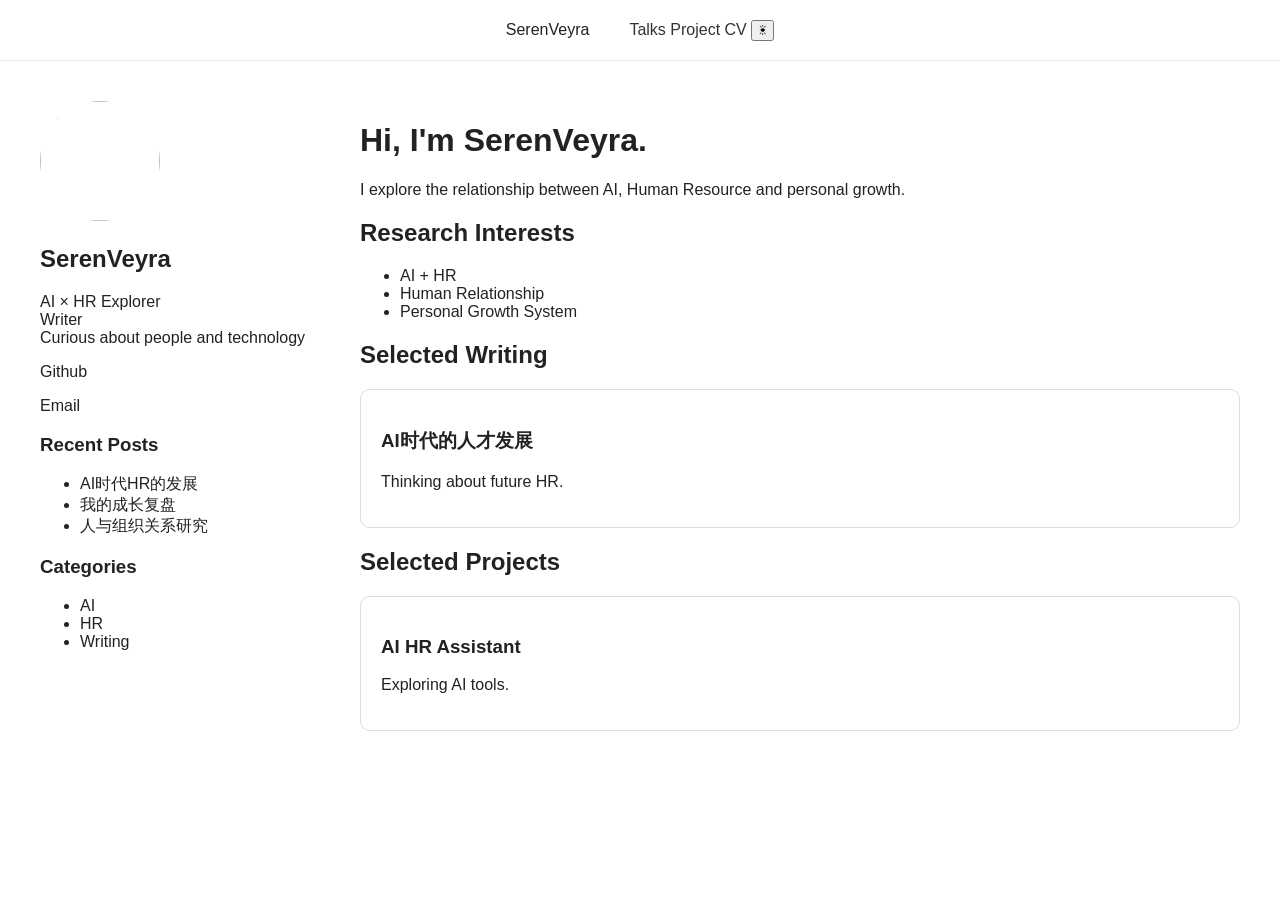
==== index.html @ c36e10b5 "Update index.html" ====
<!DOCTYPE html>
<html lang="zh-CN">

<head>

<meta charset="UTF-8">

<meta name="viewport" content="width=device-width, initial-scale=1.0">


<title>
SerenVeyra | Personal Website
</title>


<link rel="stylesheet" href="css/style.css">


</head>


<body>


<!-- 顶部导航 -->

<header>

<nav>

<div class="logo">
SerenVeyra
</div>


<div class="nav-links">

<a href="#">
Talks
</a>


<a href="#">
Project
</a>


<a href="cv/index.html">
CV
</a>


<button id="theme-toggle">
☀
</button>


</div>


</nav>


</header>




<!-- 页面主体 -->


<div class="container">



<!-- 左侧 -->

<aside class="sidebar">


<img 
src="images/avatar.jpg"
class="avatar"
>



<h2>
SerenVeyra
</h2>


<p class="bio">

AI × HR Explorer

<br>

Writer

<br>

Curious about people and technology

</p>



<div class="links">

<p>
Github
</p>


<p>
Email
</p>


</div>



<h3>
Recent Posts
</h3>


<ul>

<li>
AI时代HR的发展
</li>


<li>
我的成长复盘
</li>


<li>
人与组织关系研究
</li>


</ul>




<h3>
Categories
</h3>


<ul>

<li>
AI
</li>

<li>
HR
</li>

<li>
Writing
</li>


</ul>


</aside>






<!-- 右侧 -->


<main>


<h1>
Hi, I'm SerenVeyra.
</h1>


<p class="intro">

I explore the relationship between 
AI, Human Resource and personal growth.

</p>




<h2>
Research Interests
</h2>


<ul>

<li>
AI + HR
</li>


<li>
Human Relationship
</li>


<li>
Personal Growth System
</li>


</ul>





<h2>
Selected Writing
</h2>



<div class="card">

<h3>
AI时代的人才发展
</h3>


<p>
Thinking about future HR.
</p>


</div>





<h2>
Selected Projects
</h2>



<div class="card">

<h3>
AI HR Assistant
</h3>


<p>
Exploring AI tools.
</p>


</div>



</main>


</div>



<script src="js/main.js"></script>


</body>


</html>
---- css/style.css ----
body{

font-family:
Arial,
Helvetica,
sans-serif;


margin:0;

background:#ffffff;

color:#222;


}



nav{

height:60px;

display:flex;

justify-content:center;

gap:40px;

align-items:center;


border-bottom:
1px solid #eee;

}



nav a{

text-decoration:none;

color:#333;

}



.container{


display:flex;

max-width:1200px;

margin:auto;

padding:40px;


}



.sidebar{

width:280px;

padding-right:40px;


}



.avatar{

width:120px;

height:120px;

border-radius:50%;


object-fit:cover;


}



main{

flex:1;

}



.card{


border:
1px solid #ddd;


padding:20px;


margin-bottom:20px;


border-radius:10px;


}



button{

cursor:pointer;

}

.dark{


background:#111;

color:white;


}


.dark nav{

border-color:#444;

}


.dark nav a{

color:white;

}
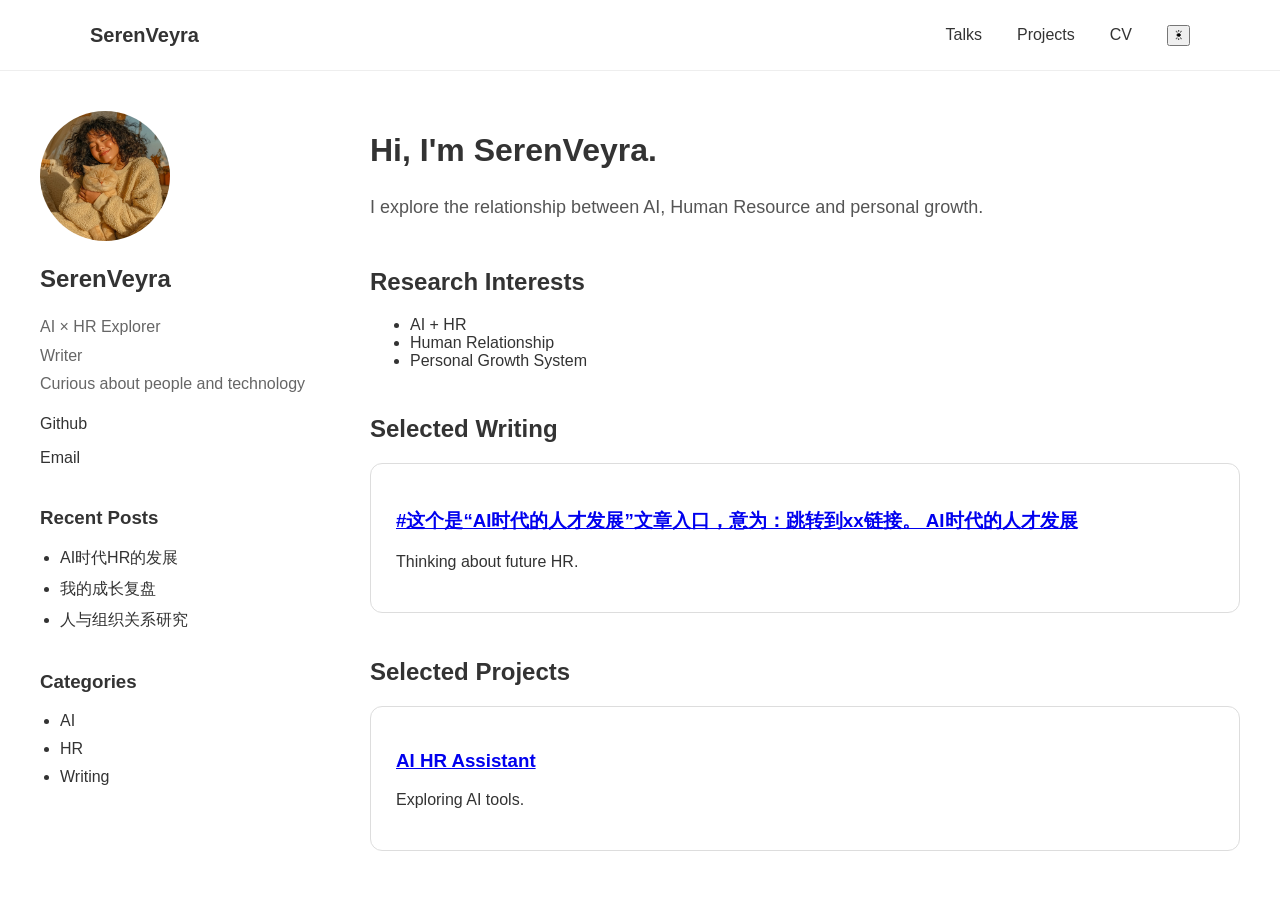
==== commit c5161be4: "Update index.html" ====
--- a/index.html
+++ b/index.html
@@ -35,13 +35,13 @@
 
 <div class="nav-links">
 
-<a href="#">
+<a href="posts/index.html">
 Talks
 </a>
 
 
-<a href="#">
-Project
+<a href="projects/index.html">
+Projects
 </a>
 
 
@@ -237,7 +237,9 @@
 <div class="card">
 
 <h3>
+<a href="posts/ai-hr.html"> #这个是“AI时代的人才发展”文章入口，意为：跳转到xx链接。
 AI时代的人才发展
+</a>
 </h3>
 
 
@@ -261,7 +263,9 @@
 <div class="card">
 
 <h3>
+<a href="projects/index.html">
 AI HR Assistant
+</a> 
 </h3>
 
 
--- a/css/style.css
+++ b/css/style.css
@@ -1,74 +1,149 @@
+*{
+
+box-sizing:border-box;
+
+}
+
+
 body{
 
+
+margin:0;
+
+
 font-family:
+
+"Helvetica Neue",
 Arial,
-Helvetica,
 sans-serif;
 
 
-margin:0;
-
-background:#ffffff;
-
-color:#222;
-
-
-}
-
+color:#333;
+
+
+background:#fff;
+
+
+}
+
+
+
+/* 顶部 */
+
+
+header{
+
+
+border-bottom:
+
+1px solid #eee;
+
+
+}
 
 
 nav{
 
-height:60px;
+
+max-width:1100px;
+
+
+margin:auto;
+
+
+height:70px;
+
 
 display:flex;
 
-justify-content:center;
-
-gap:40px;
+
+justify-content:space-between;
+
 
 align-items:center;
 
 
-border-bottom:
-1px solid #eee;
-
-}
-
-
-
-nav a{
+}
+
+
+
+.logo{
+
+
+font-size:20px;
+
+
+font-weight:bold;
+
+
+}
+
+
+
+.nav-links{
+
+
+display:flex;
+
+
+gap:35px;
+
+
+align-items:center;
+
+
+}
+
+
+
+.nav-links a{
+
 
 text-decoration:none;
 
+
 color:#333;
 
-}
-
+
+}
+
+
+
+
+
+/* 主体布局 */
 
 
 .container{
 
 
+max-width:1200px;
+
+
+margin:auto;
+
+
 display:flex;
 
-max-width:1200px;
-
-margin:auto;
-
-padding:40px;
-
-
-}
-
+
+gap:50px;
+
+
+padding-top:40px;
+
+
+}
+
+
+
+/* 左侧 */
 
 
 .sidebar{
 
+
 width:280px;
 
-padding-right:40px;
-
 
 }
 
@@ -76,9 +151,12 @@
 
 .avatar{
 
-width:120px;
-
-height:120px;
+
+width:130px;
+
+
+height:130px;
+
 
 border-radius:50%;
 
@@ -90,11 +168,98 @@
 
 
 
+.bio{
+
+
+line-height:1.8;
+
+
+color:#666;
+
+
+}
+
+
+
+.sidebar h3{
+
+
+margin-top:40px;
+
+
+}
+
+
+
+.sidebar ul{
+
+
+padding-left:20px;
+
+
+}
+
+
+
+.sidebar li{
+
+
+margin-bottom:10px;
+
+
+}
+
+
+
+
+/* 右侧 */
+
+
 main{
 
+
 flex:1;
 
-}
+
+}
+
+
+
+main h1{
+
+
+font-size:32px;
+
+
+}
+
+
+
+main h2{
+
+
+margin-top:45px;
+
+
+}
+
+
+
+.intro{
+
+
+font-size:18px;
+
+
+line-height:1.8;
+
+
+color:#555;
+
+
+}
+
+
 
 
 
@@ -102,48 +267,17 @@
 
 
 border:
+
 1px solid #ddd;
 
 
-padding:20px;
-
-
-margin-bottom:20px;
-
-
-border-radius:10px;
-
-
-}
-
-
-
-button{
-
-cursor:pointer;
-
-}
-
-.dark{
-
-
-background:#111;
-
-color:white;
-
-
-}
-
-
-.dark nav{
-
-border-color:#444;
-
-}
-
-
-.dark nav a{
-
-color:white;
-
-}
+padding:25px;
+
+
+border-radius:12px;
+
+
+margin-top:20px;
+
+
+}
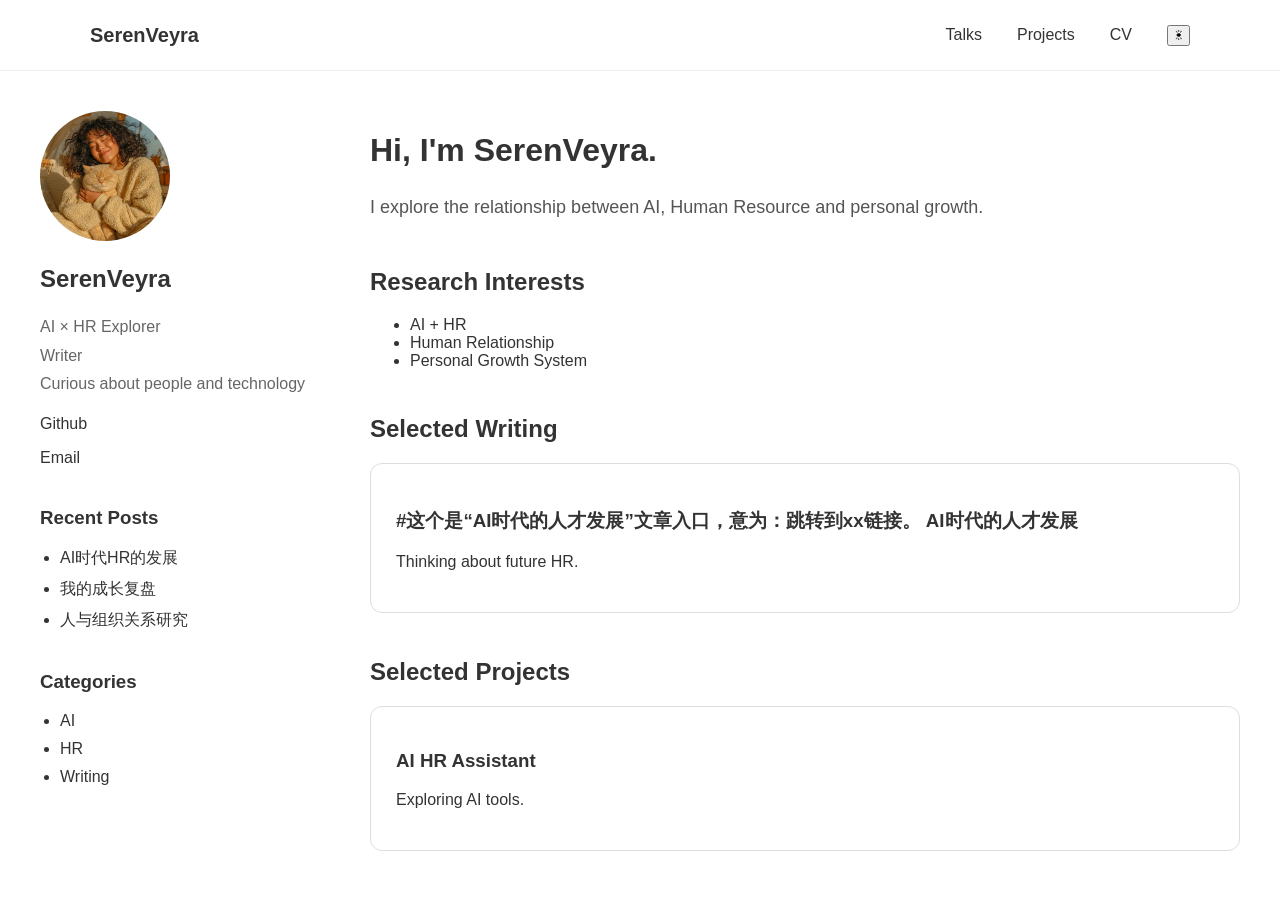
==== commit d99bbbad: "Update index.html" ====
--- a/index.html
+++ b/index.html
@@ -237,7 +237,7 @@
 <div class="card">
 
 <h3>
-<a href="posts/ai-hr.html"> #这个是“AI时代的人才发展”文章入口，意为：跳转到xx链接。
+<a href="posts/ai-hr.html">#这个是“AI时代的人才发展”文章入口，意为：跳转到xx链接。
 AI时代的人才发展
 </a>
 </h3>
--- a/css/style.css
+++ b/css/style.css
@@ -1,283 +1,37 @@
-*{
+*{box-sizing:border-box;}
+body{margin:0;font-family:"Helvetica Neue",Arial,sans-serif;color:#333;background:#fff;}
 
-box-sizing:border-box;
-
-}
-
-
-body{
-
-
-margin:0;
-
-
-font-family:
-
-"Helvetica Neue",
-Arial,
-sans-serif;
-
-
-color:#333;
-
-
-background:#fff;
-
-
-}
-
-
+/* 全局链接 */
+a{color:inherit;text-decoration:none;}
 
 /* 顶部 */
-
-
-header{
-
-
-border-bottom:
-
-1px solid #eee;
-
-
-}
-
-
-nav{
-
-
-max-width:1100px;
-
-
-margin:auto;
-
-
-height:70px;
-
-
-display:flex;
-
-
-justify-content:space-between;
-
-
-align-items:center;
-
-
-}
-
-
-
-.logo{
-
-
-font-size:20px;
-
-
-font-weight:bold;
-
-
-}
-
-
-
-.nav-links{
-
-
-display:flex;
-
-
-gap:35px;
-
-
-align-items:center;
-
-
-}
-
-
-
-.nav-links a{
-
-
-text-decoration:none;
-
-
-color:#333;
-
-
-}
-
-
-
-
+header{border-bottom:1px solid #eee;}
+nav{max-width:1100px;margin:auto;height:70px;display:flex;justify-content:space-between;align-items:center;}
+.logo{font-size:20px;font-weight:bold;}
+.nav-links{display:flex;gap:35px;align-items:center;}
+.nav-links a{text-decoration:none;color:#333;}
 
 /* 主体布局 */
-
-
-.container{
-
-
-max-width:1200px;
-
-
-margin:auto;
-
-
-display:flex;
-
-
-gap:50px;
-
-
-padding-top:40px;
-
-
-}
-
-
+.container{max-width:1200px;margin:auto;display:flex;gap:50px;padding-top:40px;}
 
 /* 左侧 */
-
-
-.sidebar{
-
-
-width:280px;
-
-
-}
-
-
-
-.avatar{
-
-
-width:130px;
-
-
-height:130px;
-
-
-border-radius:50%;
-
-
-object-fit:cover;
-
-
-}
-
-
-
-.bio{
-
-
-line-height:1.8;
-
-
-color:#666;
-
-
-}
-
-
-
-.sidebar h3{
-
-
-margin-top:40px;
-
-
-}
-
-
-
-.sidebar ul{
-
-
-padding-left:20px;
-
-
-}
-
-
-
-.sidebar li{
-
-
-margin-bottom:10px;
-
-
-}
-
-
-
+.sidebar{width:280px;}
+.avatar{width:130px;height:130px;border-radius:50%;object-fit:cover;}
+.bio{line-height:1.8;color:#666;}
+.sidebar h3{margin-top:40px;}
+.sidebar ul{padding-left:20px;}
+.sidebar li{margin-bottom:10px;}
 
 /* 右侧 */
+main{flex:1;}
+main h1{font-size:32px;}
+main h2{margin-top:45px;}
+.intro{font-size:18px;line-height:1.8;color:#555;}
+.card{border:1px solid #ddd;padding:25px;border-radius:12px;margin-top:20px;}
 
-
-main{
-
-
-flex:1;
-
-
+/* 手机端适配 */
+@media(max-width:768px)
+{
+.container{flex-direction:column;padding:20px;}
+.sidebar{width:auto;}.nav-links{gap:15px;}
 }
-
-
-
-main h1{
-
-
-font-size:32px;
-
-
-}
-
-
-
-main h2{
-
-
-margin-top:45px;
-
-
-}
-
-
-
-.intro{
-
-
-font-size:18px;
-
-
-line-height:1.8;
-
-
-color:#555;
-
-
-}
-
-
-
-
-
-.card{
-
-
-border:
-
-1px solid #ddd;
-
-
-padding:25px;
-
-
-border-radius:12px;
-
-
-margin-top:20px;
-
-
-}
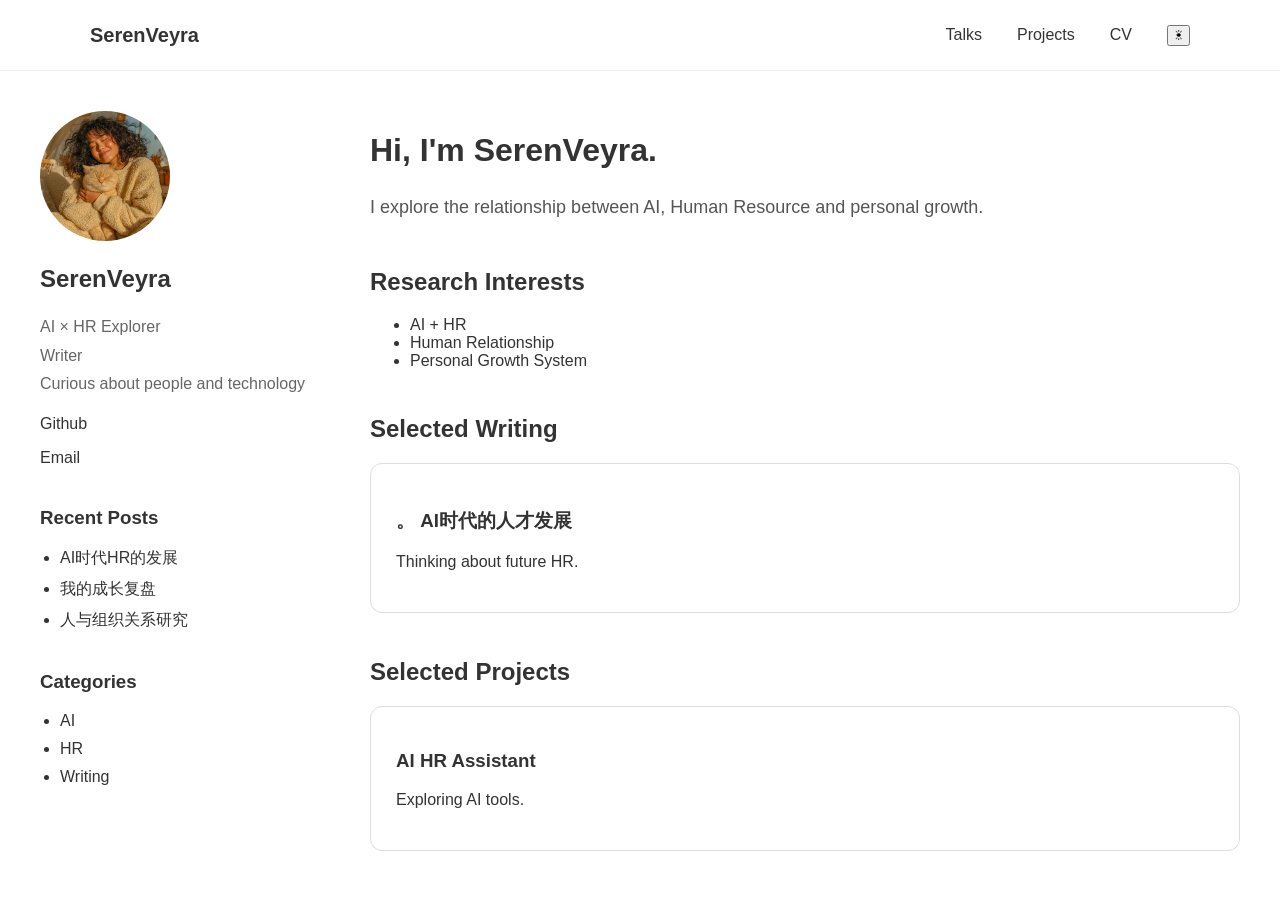
==== commit b22562c6: "Update index.html" ====
--- a/index.html
+++ b/index.html
@@ -237,7 +237,7 @@
 <div class="card">
 
 <h3>
-<a href="posts/ai-hr.html">#这个是“AI时代的人才发展”文章入口，意为：跳转到xx链接。
+<a href="posts/ai-hr.html"> <!-- 注释：这个是“AI时代的人才发展”文章入口，意为：跳转到xx链接 -->。
 AI时代的人才发展
 </a>
 </h3>
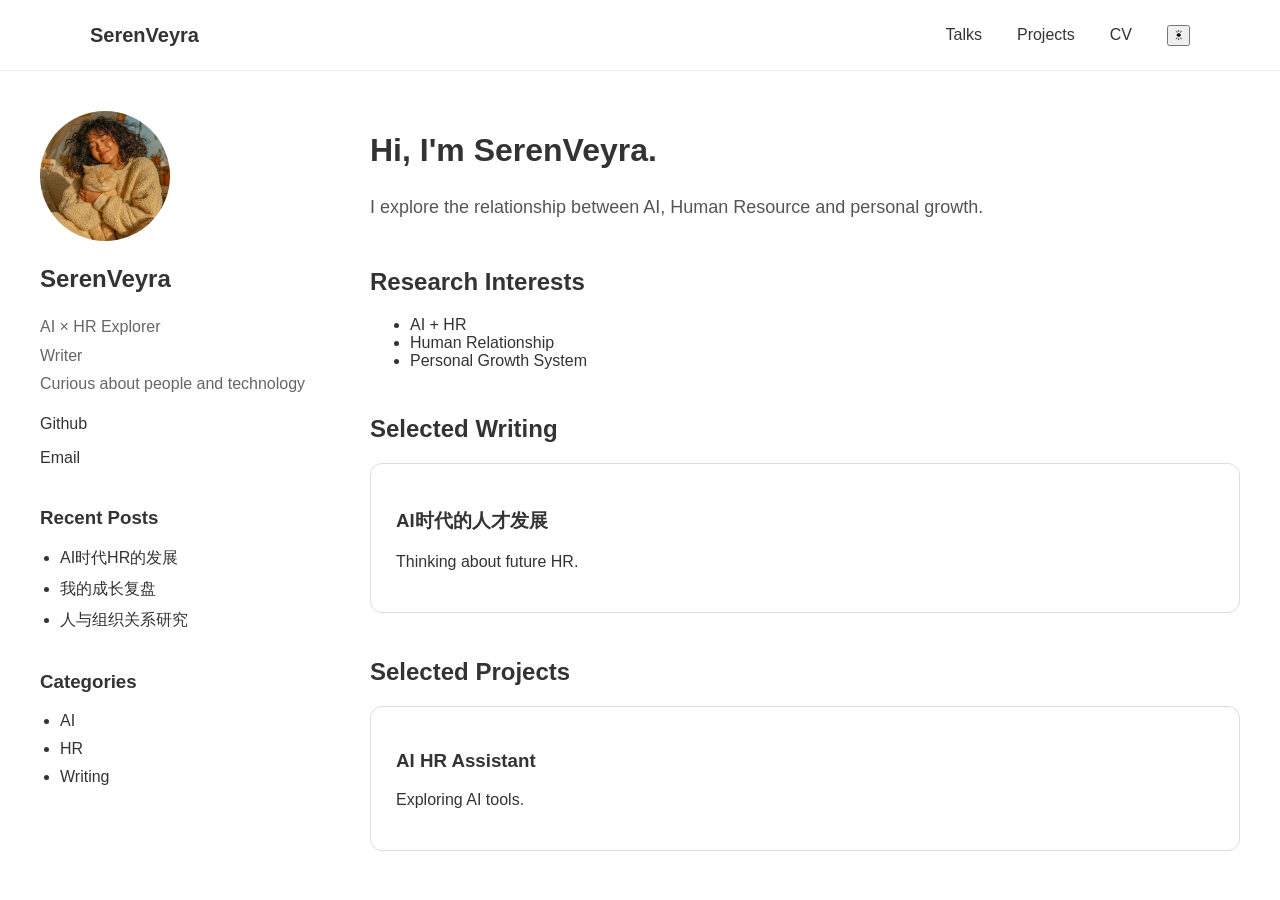
==== commit 5da2ac81: "Update index.html" ====
--- a/index.html
+++ b/index.html
@@ -1,294 +1,138 @@
 <!DOCTYPE html>
 <html lang="zh-CN">
-
 <head>
-
 <meta charset="UTF-8">
-
 <meta name="viewport" content="width=device-width, initial-scale=1.0">
-
-
 <title>
 SerenVeyra | Personal Website
 </title>
-
-
 <link rel="stylesheet" href="css/style.css">
-
-
 </head>
-
-
 <body>
 
-
-<!-- 顶部导航 -->
-
+  <!-- 顶部导航 -->
 <header>
-
 <nav>
-
 <div class="logo">
 SerenVeyra
 </div>
-
-
 <div class="nav-links">
-
 <a href="posts/index.html">
 Talks
 </a>
-
-
 <a href="projects/index.html">
 Projects
 </a>
-
-
 <a href="cv/index.html">
 CV
 </a>
-
-
 <button id="theme-toggle">
 ☀
 </button>
-
-
 </div>
-
-
 </nav>
-
-
 </header>
 
-
-
-
 <!-- 页面主体 -->
-
-
 <div class="container">
 
-
-
 <!-- 左侧 -->
-
 <aside class="sidebar">
-
 
 <img 
 src="images/avatar.jpg"
 class="avatar"
 >
 
-
-
 <h2>
 SerenVeyra
 </h2>
 
-
 <p class="bio">
-
 AI × HR Explorer
-
-<br>
-
-Writer
-
-<br>
-
-Curious about people and technology
-
+<br>Writer
+<br>Curious about people and technology
 </p>
 
-
-
 <div class="links">
-
-<p>
-Github
-</p>
-
-
-<p>
-Email
-</p>
-
-
+<p>Github</p>
+<!-- 补充：这里可以在模板仓库里找Email的创建方式 -->
+<p>Email</p>
 </div>
-
-
 
 <h3>
 Recent Posts
 </h3>
 
+<ul>
+<li>AI时代HR的发展</li>
+<li>我的成长复盘</li>
+<li>人与组织关系研究</li>
+</ul>
+
+<h3>Categories</h3>
+<ul>
+<li>AI</li>
+<li>HR</li>
+<li>Writing</li>
+</ul>
+
+</aside>
+<!-- 右侧 -->
+<main>
+<h1>Hi, I'm SerenVeyra.
+</h1>
+<p class="intro">
+I explore the relationship between 
+AI, Human Resource and personal growth.
+</p>
+
+<h2>Research Interests
+</h2>
 
 <ul>
-
-<li>
-AI时代HR的发展
+<li>AI + HR
 </li>
 
-
-<li>
-我的成长复盘
+<li>Human Relationship
 </li>
 
-
-<li>
-人与组织关系研究
+<li>Personal Growth System
 </li>
-
-
 </ul>
 
-
-
-
-<h3>
-Categories
-</h3>
-
-
-<ul>
-
-<li>
-AI
-</li>
-
-<li>
-HR
-</li>
-
-<li>
-Writing
-</li>
-
-
-</ul>
-
-
-</aside>
-
-
-
-
-
-
-<!-- 右侧 -->
-
-
-<main>
-
-
-<h1>
-Hi, I'm SerenVeyra.
-</h1>
-
-
-<p class="intro">
-
-I explore the relationship between 
-AI, Human Resource and personal growth.
-
-</p>
-
-
-
-
-<h2>
-Research Interests
+<h2>Selected Writing
 </h2>
-
-
-<ul>
-
-<li>
-AI + HR
-</li>
-
-
-<li>
-Human Relationship
-</li>
-
-
-<li>
-Personal Growth System
-</li>
-
-
-</ul>
-
-
-
-
-
-<h2>
-Selected Writing
-</h2>
-
-
 
 <div class="card">
 
 <h3>
-<a href="posts/ai-hr.html"> <!-- 注释：这个是“AI时代的人才发展”文章入口，意为：跳转到xx链接 -->。
-AI时代的人才发展
+<!-- 注释：这个是“AI时代的人才发展”文章入口，意为：跳转到xx链接 -->
+<a href="posts/ai-hr.html"> AI时代的人才发展
 </a>
 </h3>
 
-
-<p>
-Thinking about future HR.
+<p>Thinking about future HR.
 </p>
-
 
 </div>
 
-
-
-
-
-<h2>
-Selected Projects
+<h2>Selected Projects
 </h2>
 
-
-
 <div class="card">
-
 <h3>
 <a href="projects/index.html">
 AI HR Assistant
 </a> 
 </h3>
 
-
-<p>
-Exploring AI tools.
+<p>Exploring AI tools.
 </p>
-
-
+</div>
+</main>
 </div>
 
-
-
-</main>
-
-
-</div>
-
-
-
 <script src="js/main.js"></script>
-
-
 </body>
-
-
 </html>
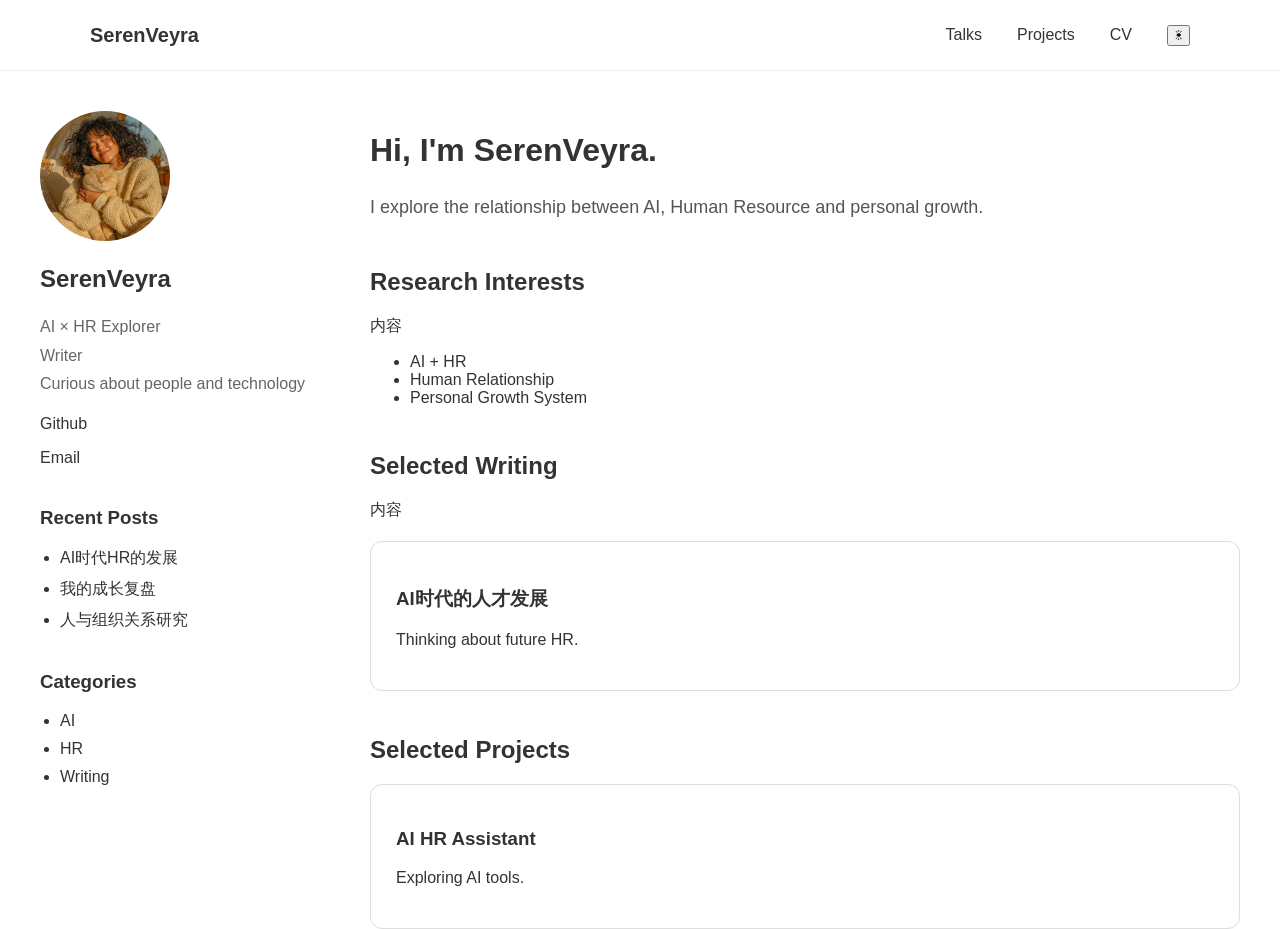
==== commit c9ab62ef: "Update index.html 进一步完善主框架" ====
--- a/index.html
+++ b/index.html
@@ -65,9 +65,24 @@
 </h3>
 
 <ul>
-<li>AI时代HR的发展</li>
-<li>我的成长复盘</li>
-<li>人与组织关系研究</li>
+<li>
+<a href="posts/ai-hr.html">
+AI时代HR的发展
+</a>
+</li>
+
+<li>
+<a href="posts/monthly-review.html">
+我的成长复盘
+</a>
+</li>
+
+<li>
+<a href="posts/index.html">
+人与组织关系研究
+</a>
+</li>
+
 </ul>
 
 <h3>Categories</h3>
@@ -87,8 +102,12 @@
 AI, Human Resource and personal growth.
 </p>
 
-<h2>Research Interests
+<section>
+<h2>
+Research Interests
 </h2>
+内容
+</section>
 
 <ul>
 <li>AI + HR
@@ -101,8 +120,11 @@
 </li>
 </ul>
 
+<section>
 <h2>Selected Writing
 </h2>
+内容
+</section>
 
 <div class="card">
 
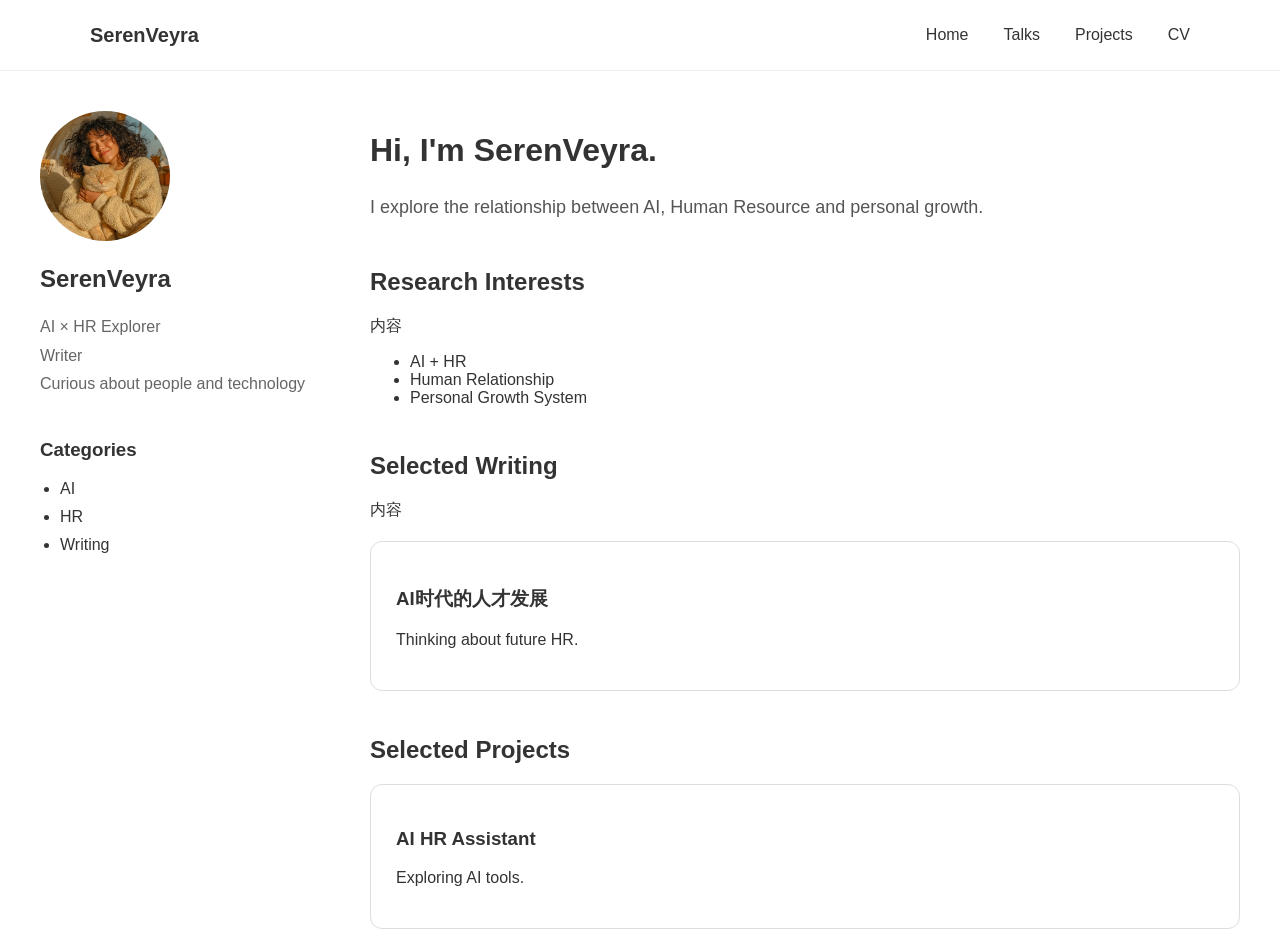
==== commit 522b7b63: "Update index.html 网页顶部和左侧重复代码替换为js引入" ====
--- a/index.html
+++ b/index.html
@@ -11,88 +11,14 @@
 <body>
 
   <!-- 顶部导航 -->
-<header>
-<nav>
-<div class="logo">
-SerenVeyra
-</div>
-<div class="nav-links">
-<a href="posts/index.html">
-Talks
-</a>
-<a href="projects/index.html">
-Projects
-</a>
-<a href="cv/index.html">
-CV
-</a>
-<button id="theme-toggle">
-☀
-</button>
-</div>
-</nav>
-</header>
+<div id="header-placeholder"></div>
 
 <!-- 页面主体 -->
 <div class="container">
 
 <!-- 左侧 -->
-<aside class="sidebar">
-
-<img 
-src="images/avatar.jpg"
-class="avatar"
->
-
-<h2>
-SerenVeyra
-</h2>
-
-<p class="bio">
-AI × HR Explorer
-<br>Writer
-<br>Curious about people and technology
-</p>
-
-<div class="links">
-<p>Github</p>
-<!-- 补充：这里可以在模板仓库里找Email的创建方式 -->
-<p>Email</p>
-</div>
-
-<h3>
-Recent Posts
-</h3>
-
-<ul>
-<li>
-<a href="posts/ai-hr.html">
-AI时代HR的发展
-</a>
-</li>
-
-<li>
-<a href="posts/monthly-review.html">
-我的成长复盘
-</a>
-</li>
-
-<li>
-<a href="posts/index.html">
-人与组织关系研究
-</a>
-</li>
-
-</ul>
-
-<h3>Categories</h3>
-<ul>
-<li>AI</li>
-<li>HR</li>
-<li>Writing</li>
-</ul>
-
-</aside>
+<div id="sidebar-placeholder"></div>
+  
 <!-- 右侧 -->
 <main>
 <h1>Hi, I'm SerenVeyra.
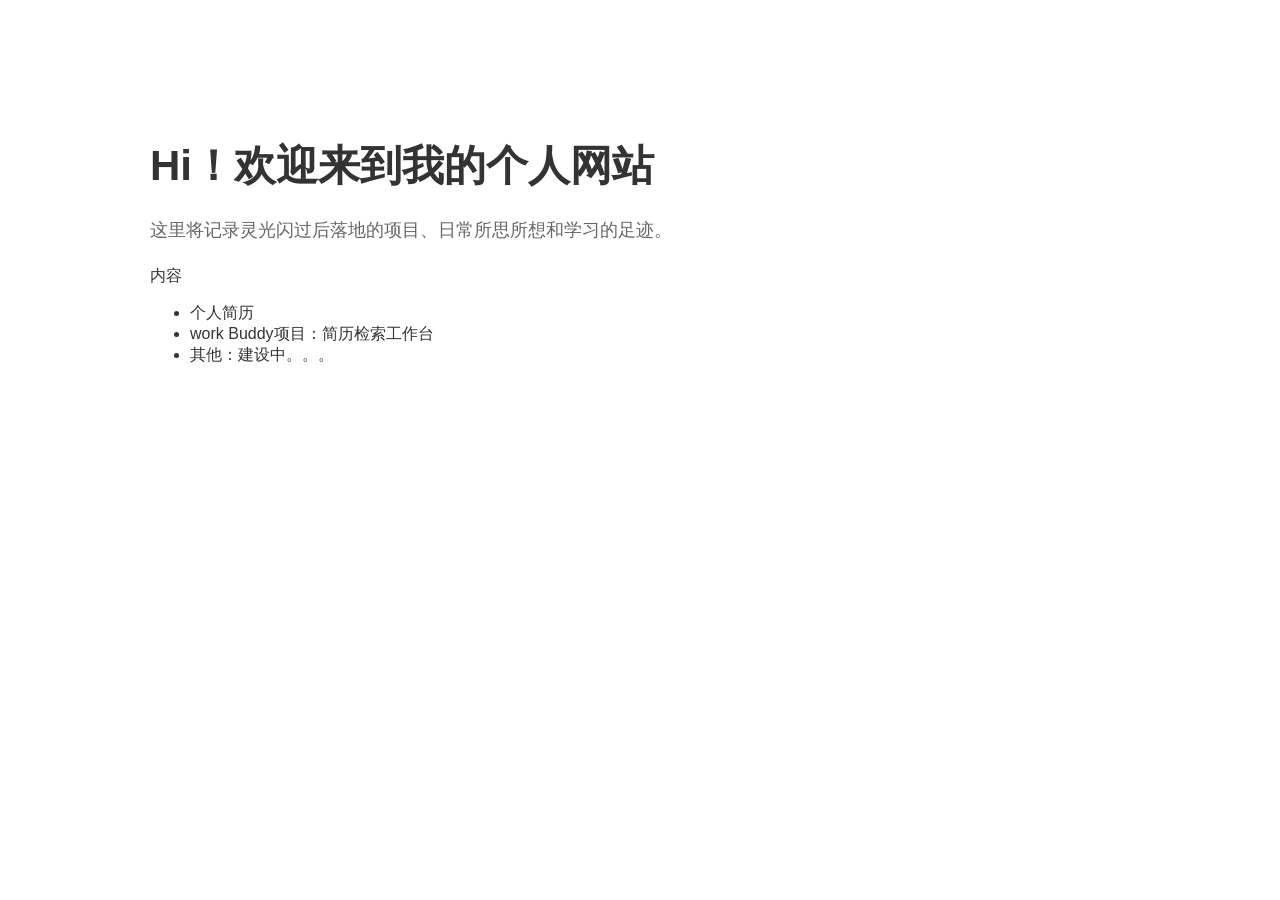
==== commit f04064ad: "Update index.html" ====
--- a/index.html
+++ b/index.html
@@ -21,62 +21,31 @@
   
 <!-- 右侧 -->
 <main>
-<h1>Hi, I'm SerenVeyra.
+<h1>Hi！欢迎来到我的个人网站
 </h1>
 <p class="intro">
-I explore the relationship between 
-AI, Human Resource and personal growth.
+这里将记录灵光闪过后落地的项目、日常所思所想和学习的足迹。
 </p>
 
 <section>
 <h2>
-Research Interests
+
 </h2>
 内容
 </section>
 
 <ul>
-<li>AI + HR
+<li>个人简历
 </li>
 
-<li>Human Relationship
+<li>work Buddy项目：简历检索工作台
 </li>
 
-<li>Personal Growth System
+<li>其他：建设中。。。
 </li>
 </ul>
 
-<section>
-<h2>Selected Writing
-</h2>
-内容
-</section>
 
-<div class="card">
-
-<h3>
-<!-- 注释：这个是“AI时代的人才发展”文章入口，意为：跳转到xx链接 -->
-<a href="posts/ai-hr.html"> AI时代的人才发展
-</a>
-</h3>
-
-<p>Thinking about future HR.
-</p>
-
-</div>
-
-<h2>Selected Projects
-</h2>
-
-<div class="card">
-<h3>
-<a href="projects/index.html">
-AI HR Assistant
-</a> 
-</h3>
-
-<p>Exploring AI tools.
-</p>
 </div>
 </main>
 </div>
--- a/css/style.css
+++ b/css/style.css
@@ -1,37 +1,777 @@
 *{box-sizing:border-box;}
-body{margin:0;font-family:"Helvetica Neue",Arial,sans-serif;color:#333;background:#fff;}
+:root{
+--bg-color:#ffffff;
+--text-color:#333333;
+--secondary-text:#666666;
+--border-color:#eeeeee;
+}
+
+body{
+
+margin:0;
+
+padding-top:70px;
+
+font-family:
+"Helvetica Neue",
+Arial,
+sans-serif;
+
+color:
+var(--text-color);
+
+background:
+var(--bg-color);
+
+}
 
 /* 全局链接 */
-a{color:inherit;text-decoration:none;}
-
-/* 顶部 */
-header{border-bottom:1px solid #eee;}
-nav{max-width:1100px;margin:auto;height:70px;display:flex;justify-content:space-between;align-items:center;}
+a{color:#333;text-decoration:none;}
+a:hover{text-decoration:underline;}
+
+/* =====================
+   顶部固定导航
+===================== */
+
+.site-header {
+
+    position:fixed;
+
+    top:0;
+
+    left:0;
+
+    width:100%;
+
+    height:70px;
+
+    background:white;
+
+    border-bottom:1px solid var(--border-color);
+
+    z-index:1000;
+
+}
+
+
+
+/*固定导航*/
+/* =====================
+   Header Fixed
+===================== */
+
+
+.site-header {
+
+
+    position:fixed;
+
+
+    top:0;
+
+
+    left:0;
+
+
+    width:100%;
+
+
+    height:70px;
+
+
+    z-index:999;
+
+
+    background:white;
+
+
+    border-bottom:1px solid #eee;
+
+
+}
+
+.site-header nav {
+
+
+max-width:1100px;
+
+margin:auto;
+
+height:70px;
+
+display:flex;
+
+align-items:center;
+
+justify-content:space-between;
+
+padding:0 40px;
+
+
+}
+/* 注释：
+max-width: 1100px：导航内容最大宽度 1100 像素。
+margin: auto：水平居中，让导航内容在大屏幕上居中。
+height: 70px：导航栏高度固定为 70 像素。
+display: flex：使用 Flexbox 布局，让子元素在水平方向排列。
+justify-content: space-between：子元素（logo 和导航链接）两端对齐，一个靠左一个靠右，中间留空白。
+align-items: center：让子元素在垂直方向上居中对齐 */
+
 .logo{font-size:20px;font-weight:bold;}
+
+/* 注释：
+.logo：站点标志/标题文本。
+font-size: 20px：字号 20 像素。
+font-weight: bold：加粗显示*/
+
 .nav-links{display:flex;gap:35px;align-items:center;}
-.nav-links a{text-decoration:none;color:#333;}
+.nav-links a{text-decoration:none;color:var(--text-color);}
+/* 注释：
+nav-links a：导航链接区域里的所有 <a> 超链接。
+text-decoration: none：去掉链接默认的下划线。
+color: var(--text-color)：文字颜色使用 CSS 变量，通常是页面主要文字颜色。 */
 
 /* 主体布局 */
-.container{max-width:1200px;margin:auto;display:flex;gap:50px;padding-top:40px;}
-
+.container{
+
+max-width:1100px;
+
+margin:auto;
+
+display:flex;
+
+gap:60px;
+
+padding-top:40px;
+
+align-items:flex-start;
+
+}
 /* 左侧 */
-.sidebar{width:280px;}
-.avatar{width:130px;height:130px;border-radius:50%;object-fit:cover;}
-.bio{line-height:1.8;color:#666;}
-.sidebar h3{margin-top:40px;}
-.sidebar ul{padding-left:20px;}
-.sidebar li{margin-bottom:10px;}
+
+.sidebar{
+
+    width:300px;
+flex-shrink:0; 
+text-align:center;
+    position:sticky;
+
+    top:100px;
+
+    height:max-content;
+
+}
+
+.avatar{width:140px;height:140px;border-radius:50%;object-fit:cover;margin-bottom:25px;} 
+/* 设置头像宽高都是 130 像素；border-radius: 50%：把图片变成圆形；object-fit: cover：图片会等比缩放并裁剪，填满整个圆形而不变形。*/
+
+/* 名字 */
+
+.name{
+
+text-align:center;
+
+margin-top:25px;
+
+}
+
+
+/* 个性签名 */
+
+.signature{
+
+text-align:center;
+
+font-size:16px;
+
+line-height:1.8;
+
+color:var(--secondary-text);
+
+margin-top:15px;
+
+}
+
+
+
+/* 联系方式 */
+
+.contact{
+
+display:flex;
+
+justify-content:center;
+
+gap:25px;
+
+margin-top:25px;
+
+}
+
+
+
+.contact a{
+
+display:flex;
+
+align-items:center;
+
+gap:8px;
+
+font-size:15px;
+
+}
+
+
+.contact span{
+
+font-size:18px;
+
+}
+
+
+.sidebar h3{margin-top:40px;} /* 侧边栏里的 h3 标题上方留 40px 间距 */
+.sidebar ul{padding-left:20px;}  /* ul 左边缩进 20px */
+.sidebar li{margin-bottom:10px;} /* 每个列表项下方留 10px 间距。一般用来放“分类”“标签”“联系方式”等 */
 
 /* 右侧 */
-main{flex:1;}
-main h1{font-size:32px;}
-main h2{margin-top:45px;}
-.intro{font-size:18px;line-height:1.8;color:#555;}
-.card{border:1px solid #ddd;padding:25px;border-radius:12px;margin-top:20px;}
+main{flex:1;}  /* flex: 1 表示右侧内容区占据剩余所有宽度。这样左侧固定 280px，右侧会自动填满剩余空间 */
+main h1{font-size:42px;font-weight:700;margin-bottom:20px;} /* h1（页面大标题）字体大小 32 像素。 */
+
+/* =========================
+CV章节标题
+========================= */
+
+.main-content h2{
+
+font-size:26px;
+
+font-weight:700;
+
+margin-top:55px;
+
+margin-bottom:25px;
+
+padding-bottom:12px;
+
+border-bottom:1px solid var(--border-color);
+
+display:flex;
+
+align-items:center;
+
+gap:12px;
+
+}
+
+
+/* 左侧蓝色标记 */
+
+.main-content h2::before{
+
+content:"";
+
+width:4px;
+
+height:24px;
+
+background:#0969da;
+
+border-radius:2px;
+
+}
+
+
+/* 标题左侧蓝色竖线 */
+
+.main-content h2::before{
+
+    content:"";
+
+    width:4px;
+
+    height:24px;
+
+   background:#d0d7de;
+
+    border-radius:2px;
+
+}
+
+/* CV章节分隔 */
+
+.main-content h2{
+
+    padding-bottom:15px;
+
+    border-bottom:1px solid var(--border-color);
+
+}
+
+.intro{font-size:18px;line-height:1.8;color:var(--secondary-text);}  /* 字号 18px，行高 1.8，颜色是次要文字色。通常放在标题下面，作为一段引导性介绍文字。 */
+.card{
+
+padding:30px;
+
+border:1px solid #eee;
+
+border-radius:16px;
+
+margin-top:30px;
+
+}
+ /* 卡片带 1 像素边框，颜色由 CSS 变量 --border-color 控制（一般是浅灰）。内边距 25px。圆角 12px，让卡片显得柔和。上方间距 20px，用来放文章、项目列表、帖子等内容。 */
 
 /* 手机端适配 */
 @media(max-width:768px)
-{
-.container{flex-direction:column;padding:20px;}
-.sidebar{width:auto;}.nav-links{gap:15px;}
-}
+{.container{flex-direction:column;padding:20px;}
+.sidebar{width:auto;}.nav-links{gap:15px;}}
+
+/* 暗色模式 */
+body.dark{
+--bg-color:#121212;
+--text-color:#f5f5f5;
+--secondary-text:#aaaaaa;
+--border-color:#333333;
+}
+
+/* 添加按钮样式 */
+#theme-toggle{
+
+border:none;
+
+background:none;
+
+font-size:20px;
+
+cursor:pointer;
+
+color:var(--text-color);
+
+}
+
+
+/* =========================
+   CV 页面展示优化
+   仅调整视觉排版
+========================= */
+
+
+/* CV 页面标题 */
+
+.page-title{
+
+    font-size:36px;
+
+    font-weight:700;
+
+    margin-bottom:35px;
+
+}
+
+
+
+/* CV 主体区域 */
+
+.main-content{
+
+    flex:1;
+
+}
+
+
+
+/* CV章节标题 */
+
+.main-content h2{
+
+    font-size:26px;
+
+    font-weight:700;
+
+    margin-top:55px;
+
+    margin-bottom:25px;
+
+    padding-bottom:12px;
+
+    border-bottom:1px solid var(--border-color);
+
+}
+
+
+
+/* =========================
+   工作经历
+========================= */
+
+
+/* 每段经历 */
+
+.exp-item{
+
+    padding-bottom:40px;
+
+    margin-bottom:45px;
+
+    border-bottom:1px solid var(--border-color);
+
+}
+
+
+
+/* 职位 + 时间 */
+
+.exp-title-row{
+
+    display:flex;
+
+    align-items:center;
+
+    gap:25px;
+
+    margin-bottom:12px;
+
+}
+
+
+
+/* 时间 */
+
+.exp-time{
+
+    font-size:14px;
+
+    color:var(--secondary-text);
+
+    min-width:120px;
+
+}
+
+
+
+/* 职位名称 */
+
+.exp-title{
+
+    font-size:22px;
+
+    font-weight:700;
+
+}
+
+
+
+/* 公司名称 */
+
+.exp-company{
+
+    font-size:17px;
+
+    font-weight:600;
+
+    margin-bottom:12px;
+
+}
+
+
+
+/* 公司介绍 */
+
+.exp-desc{
+
+    font-size:15px;
+
+    color:var(--secondary-text);
+
+    line-height:1.8;
+
+    margin-bottom:20px;
+
+}
+
+
+
+/* 工作内容列表 */
+
+.exp-list{
+
+    padding-left:20px;
+
+    line-height:1.9;
+
+}
+
+
+
+.exp-list li{
+
+    margin-bottom:14px;
+
+}
+
+
+
+/* =========================
+   项目经历
+========================= */
+
+
+.project-item{
+
+    padding:25px 0;
+
+    border-bottom:1px solid var(--border-color);
+
+}
+
+
+
+.project-title{
+
+    font-size:20px;
+
+    font-weight:700;
+
+    margin-bottom:10px;
+
+}
+
+
+
+.project-tagline{
+
+    color:var(--secondary-text);
+
+    margin-bottom:15px;
+
+}
+
+
+
+.project-list{
+
+    line-height:1.9;
+
+}
+
+
+
+.project-list li{
+
+    margin-bottom:12px;
+
+}
+
+
+
+/* =========================
+   技能标签
+========================= */
+
+
+/* =========================
+   Skills 技能模块
+   参考 GitHub CV 风格
+========================= */
+
+
+.skills-group{
+
+    margin-bottom:24px;
+
+}
+
+
+
+/* 技能分类标题 */
+
+.skills-label{
+
+    font-size:15px;
+
+    font-weight:600;
+
+    color:#333;
+
+    margin-bottom:12px;
+
+}
+
+
+
+/* 技能标签区域 */
+
+.skills-tags{
+
+    display:flex;
+
+    flex-wrap:wrap;
+
+    gap:8px;
+
+}
+
+
+
+/* 单个技能 */
+
+.skill-tag{
+
+background:#f6f8fa;
+
+color:#333;
+
+padding:5px 12px;
+
+border:1px solid #d0d7de;
+
+border-radius:20px;
+
+font-size:13px;
+
+font-weight:500;
+
+line-height:1.5;
+
+}
+
+
+
+
+/* =========================
+   证书
+========================= */
+
+
+.cert-list{
+
+    line-height:2;
+
+}
+
+
+
+/* =========================
+   移动端适配
+========================= */
+
+
+@media(max-width:768px){
+
+
+.exp-title-row{
+
+    flex-direction:column;
+
+    align-items:flex-start;
+
+    gap:5px;
+
+}
+
+
+.page-title{
+
+    font-size:30px;
+
+}
+
+    /* =====================
+技能文字展示
+===================== */
+
+
+.skills-block{
+
+font-size:15px;
+
+line-height:1.8;
+
+margin-bottom:20px;
+
+color:var(--secondary-text);
+
+}
+
+
+.skills-block strong{
+
+color:var(--text-color);
+
+font-weight:600;
+
+}
+
+
+}
+.project-title a{
+
+    margin-left:12px;
+
+    font-size:13px;
+
+    color:#666;
+
+    border:1px solid #d0d7de;
+
+    padding:3px 10px;
+
+    border-radius:15px;
+
+    text-decoration:none;
+
+}
+
+
+.project-title a:hover{
+
+    background:#f6f8fa;
+
+    text-decoration:none;
+
+}
+
+.project-image {
+    margin: 20px 0;
+    text-align: center;
+}
+
+
+.project-image img {
+
+    max-width:100%;
+    border-radius:12px;
+
+}
+
+
+.image-note {
+
+    font-size:14px;
+    color:#777;
+
+}
+
+
+
+.project-link {
+
+    margin:15px 0;
+
+}
+
+
+.project-link a {
+
+    color:#2563eb;
+    text-decoration:none;
+
+}
+
+
+.project-link a:hover {
+
+    text-decoration:underline;
+
+}
